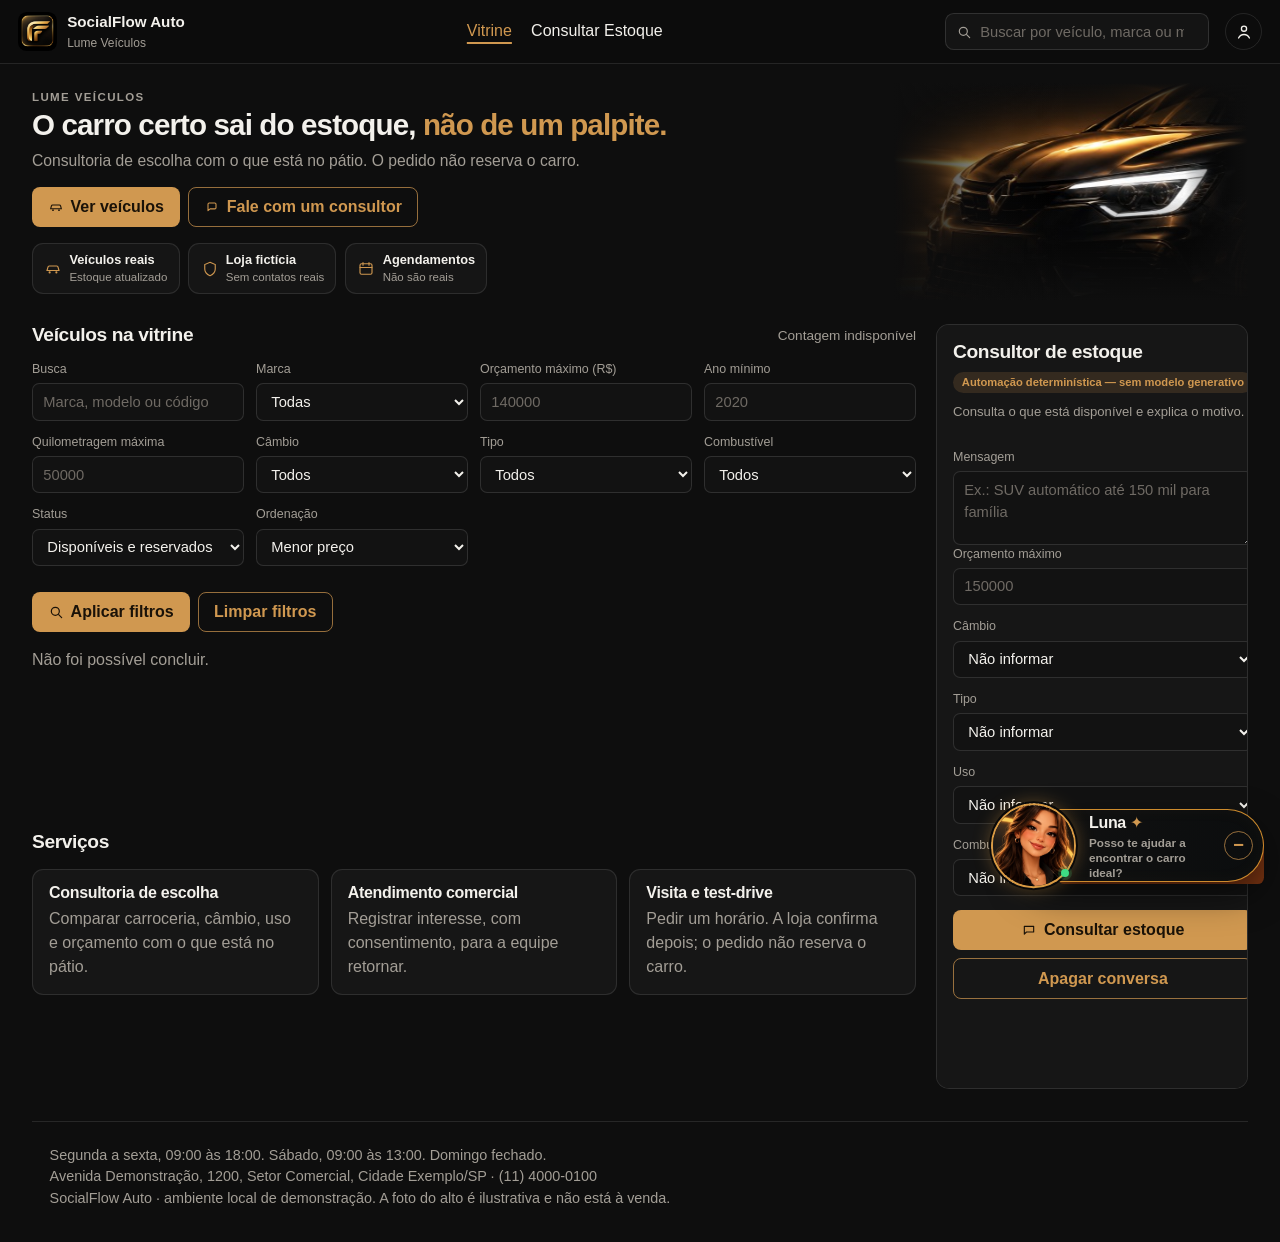
==== index.html @ b34aa8b4 "Gravar o estado atual do SocialFlow Auto com vitrine, Luna e painel para poder restaurar o sistema. " ====
<!DOCTYPE html>
<html lang="pt-BR">
<head>
  <meta charset="utf-8">
  <meta name="viewport" content="width=device-width, initial-scale=1">
  <title>Lume Veículos · SocialFlow Auto</title>
  <meta name="description" content="Vitrine, consultoria de escolha e agendamento de visita da Lume Veículos, loja fictícia no SocialFlow Auto.">
  <link rel="icon" href="/assets/marca.jpg" type="image/jpeg">
  <link rel="stylesheet" href="/css/socialflow.css">
</head>
<body data-pagina="vitrine">
  <a class="pular" href="#conteudo">Ir para o conteúdo</a>
  <header class="topo">
    <a class="marca" href="/">
      <img src="/assets/marca.jpg" width="40" height="40" alt="SocialFlow Auto">
      <span><strong>SocialFlow Auto</strong><span data-loja="nome">Lume Veículos</span></span>
    </a>
    <nav class="nav-topo" aria-label="Principal">
      <a href="/" data-nav="vitrine">Vitrine</a>
      <a href="#consulta" data-nav="consulta">Consultar Estoque</a>
    </nav>
    <form class="busca-topo" role="search">
      <label class="somente-leitor" for="busca-topo">Buscar por veículo, marca ou modelo</label>
      <svg class="busca-icone" viewBox="0 0 24 24" width="16" height="16" aria-hidden="true"><circle cx="11" cy="11" r="6" fill="none" stroke="currentColor" stroke-width="1.8"/><path d="M16 16l4.5 4.5" fill="none" stroke="currentColor" stroke-width="1.8" stroke-linecap="round"/></svg>
      <input id="busca-topo" type="search" placeholder="Buscar por veículo, marca ou modelo..." autocomplete="off">
    </form>
    <a class="conta" href="/painel" aria-label="Entrar no painel da loja">
      <svg viewBox="0 0 24 24" width="20" height="20" aria-hidden="true"><circle cx="12" cy="8" r="3.1" fill="none" stroke="currentColor" stroke-width="1.6"/><path d="M5.5 19.2c1.3-2.8 3.5-4.2 6.5-4.2s5.2 1.4 6.5 4.2" fill="none" stroke="currentColor" stroke-width="1.6" stroke-linecap="round"/></svg>
    </a>
  </header>
  <section class="hero">
    <div class="hero-texto">
      <p class="sobretitulo">Lume Veículos</p>
      <h1>O carro certo sai do estoque, <span class="ouro">não de um palpite.</span></h1>
      <p class="lede">Consultoria de escolha com o que está no pátio. O pedido não reserva o carro.</p>
      <p class="acoes">
        <a class="botao" href="#catalogo"><svg viewBox="0 0 24 24" width="16" height="16" aria-hidden="true"><path d="M4 14.5h16l-1.1-4A2 2 0 0 0 17 9H7a2 2 0 0 0-1.9 1.5l-1.1 4z" fill="none" stroke="currentColor" stroke-width="1.6"/><circle cx="7.5" cy="16.8" r="1.3" fill="currentColor"/><circle cx="16.5" cy="16.8" r="1.3" fill="currentColor"/></svg>Ver veículos</a>
        <button type="button" class="secundario" data-abre-contato><svg viewBox="0 0 24 24" width="16" height="16" aria-hidden="true"><path d="M6 16.4V7.8A1.8 1.8 0 0 1 7.8 6h8.4A1.8 1.8 0 0 1 18 7.8v5.2a1.8 1.8 0 0 1-1.8 1.8H9.2L6 17.5v-1.1z" fill="none" stroke="currentColor" stroke-width="1.6" stroke-linejoin="round"/></svg>Fale com um consultor</button>
      </p>
      <ul class="selos-hero">
        <li>
          <svg viewBox="0 0 24 24" width="18" height="18" aria-hidden="true"><path d="M4 14h16l-1.2-4.2A2 2 0 0 0 16.9 8H7.1a2 2 0 0 0-1.9 1.8L4 14z" fill="none" stroke="currentColor" stroke-width="1.5"/><circle cx="7.5" cy="16.5" r="1.4" fill="currentColor"/><circle cx="16.5" cy="16.5" r="1.4" fill="currentColor"/></svg>
          <span><strong>Veículos reais</strong><small>Estoque atualizado</small></span>
        </li>
        <li>
          <svg viewBox="0 0 24 24" width="18" height="18" aria-hidden="true"><path d="M12 3l7 3v6c0 4.2-2.8 7.2-7 9-4.2-1.8-7-4.8-7-9V6l7-3z" fill="none" stroke="currentColor" stroke-width="1.5"/></svg>
          <span><strong>Loja fictícia</strong><small>Sem contatos reais</small></span>
        </li>
        <li>
          <svg viewBox="0 0 24 24" width="18" height="18" aria-hidden="true"><rect x="4" y="5" width="16" height="14" rx="2" fill="none" stroke="currentColor" stroke-width="1.5"/><path d="M8 3.5V7M16 3.5V7M4 10h16" fill="none" stroke="currentColor" stroke-width="1.5" stroke-linecap="round"/></svg>
          <span><strong>Agendamentos</strong><small>Não são reais</small></span>
        </li>
      </ul>
    </div>
    <div class="hero-foto">
      <img class="hero-carro" src="/assets/hero-renault.jpg" width="1024" height="384" tabindex="0" alt="Foto ilustrativa: Renault escuro acelerando para frente, com o farol aceso. Não é um veículo do estoque.">
      <div class="hero-velocidade" aria-hidden="true"></div>
    </div>
  </section>
  <main id="conteudo" class="miolo">
    <div class="layout-vitrine">
      <section id="catalogo" aria-labelledby="titulo-catalogo">
        <div class="secao-topo">
          <div>
            <h2 id="titulo-catalogo">Veículos na vitrine</h2>
            <p id="nota-filtros" class="meta" hidden>Filtros deste navegador foram restaurados. Eles ficam só neste aparelho.</p>
          </div>
          <p id="contador-vitrine" class="contador" aria-live="polite">Encontrados 0 veículos</p>
        </div>
        <form id="filtros" class="filtros" aria-label="Filtros do catálogo">
          <div class="grade-campos">
            <label class="campo" for="q">Busca<input id="q" name="q" type="search" placeholder="Marca, modelo ou código"></label>
            <label class="campo" for="marca">Marca
              <select id="marca" name="marca"><option value="">Todas</option></select>
            </label>
            <label class="campo" for="preco_max">Orçamento máximo (R$)<input id="preco_max" name="preco_max" inputmode="numeric" placeholder="140000"></label>
            <label class="campo" for="ano_min">Ano mínimo<input id="ano_min" name="ano_min" inputmode="numeric" placeholder="2020"></label>
            <label class="campo" for="km_max">Quilometragem máxima<input id="km_max" name="km_max" inputmode="numeric" placeholder="50000"></label>
            <label class="campo" for="cambio">Câmbio
              <select id="cambio" name="cambio">
                <option value="">Todos</option>
                <option value="manual">Manual</option>
                <option value="automaticos">Automático, CVT ou automatizado</option>
                <option value="cvt">Somente CVT</option>
                <option value="automatico">Somente automático</option>
              </select>
            </label>
            <label class="campo" for="tipo">Tipo
              <select id="tipo" name="tipo">
                <option value="">Todos</option>
                <option value="hatch">Hatch</option>
                <option value="sedan">Sedã</option>
                <option value="suv">SUV</option>
                <option value="pickup">Picape</option>
                <option value="minivan">Minivan</option>
                <option value="esportivo">Esportivo</option>
              </select>
            </label>
            <label class="campo" for="combustivel">Combustível
              <select id="combustivel" name="combustivel">
                <option value="">Todos</option>
                <option value="flex">Flex</option>
                <option value="gasolina">Gasolina</option>
                <option value="etanol">Etanol</option>
                <option value="diesel">Diesel</option>
                <option value="hibrido">Híbrido</option>
                <option value="eletrico">Elétrico</option>
              </select>
            </label>
            <label class="campo" for="status">Status
              <select id="status" name="status">
                <option value="">Disponíveis e reservados</option>
                <option value="disponivel">Só disponíveis</option>
                <option value="reservado">Só reservados</option>
              </select>
            </label>
            <label class="campo" for="ordem">Ordenação
              <select id="ordem" name="ordem">
                <option value="preco_asc">Menor preço</option>
                <option value="preco_desc">Maior preço</option>
                <option value="ano_desc">Ano mais novo</option>
                <option value="km_asc">Menor quilometragem</option>
              </select>
            </label>
          </div>
          <div class="acoes">
            <button type="submit">
              <svg viewBox="0 0 24 24" width="16" height="16" aria-hidden="true"><circle cx="11" cy="11" r="6" fill="none" stroke="currentColor" stroke-width="1.8"/><path d="M16 16l4.5 4.5" fill="none" stroke="currentColor" stroke-width="1.8" stroke-linecap="round"/></svg>
              Aplicar filtros
            </button>
            <button type="button" id="limpar-filtros" class="secundario">Limpar filtros</button>
          </div>
        </form>
        <p id="estado-carregando" class="carregando" role="status">Carregando estoque…</p>
        <p id="estado-vazio" class="vazio" hidden>Nenhum veículo encontrado com esses filtros.</p>
        <div id="lista-veiculos" class="grade-vitrine"></div>
      </section>
      <section id="consultor" class="consultor" aria-labelledby="titulo-consultor">
        <h2 id="titulo-consultor">Consultor de estoque</h2>
        <p id="modo-consultor" class="selo">Automação determinística — sem modelo generativo</p>
        <p class="meta">Consulta o que está disponível e explica o motivo.</p>
        <div id="consultor-log" role="log" aria-live="polite" aria-relevant="additions"></div>
        <div id="consultor-resultado"></div>
        <form id="form-consultor">
          <label class="campo" for="consultor-mensagem">Mensagem
            <textarea id="consultor-mensagem" name="mensagem" maxlength="500" placeholder="Ex.: SUV automático até 150 mil para família"></textarea>
          </label>
          <div class="grade-campos">
            <label class="campo">Orçamento máximo<input name="preco_max" inputmode="numeric" placeholder="150000"></label>
            <label class="campo">Câmbio
              <select name="cambio"><option value="">Não informar</option><option value="manual">Manual</option><option value="automaticos">Automático (inclui CVT)</option><option value="cvt">CVT</option></select>
            </label>
            <label class="campo">Tipo
              <select name="tipo"><option value="">Não informar</option><option value="hatch">Hatch</option><option value="sedan">Sedã</option><option value="suv">SUV</option><option value="pickup">Picape</option><option value="minivan">Minivan</option></select>
            </label>
            <label class="campo">Uso
              <select name="uso"><option value="">Não informar</option><option value="familia">Família</option><option value="cidade">Cidade</option><option value="trabalho">Trabalho</option><option value="viagem">Viagem</option></select>
            </label>
            <label class="campo">Combustível
              <select name="combustivel"><option value="">Não informar</option><option value="flex">Flex</option><option value="diesel">Diesel</option><option value="eletrico">Elétrico</option><option value="hibrido">Híbrido</option></select>
            </label>
          </div>
          <div class="acoes acoes-consultor">
            <button type="submit">
              <svg viewBox="0 0 24 24" width="16" height="16" aria-hidden="true"><path d="M5 6.5h14v8.5H8.2L5 18.2V6.5z" fill="none" stroke="currentColor" stroke-width="1.7" stroke-linejoin="round"/></svg>
              Consultar estoque
            </button>
            <button type="button" id="consultor-limpar" class="secundario">Apagar conversa</button>
          </div>
        </form>
        <form id="form-encaminhar" hidden>
          <h3>Encaminhar estas preferências</h3>
          <p>O encaminhamento leva as preferências estruturadas, não o texto livre da conversa.</p>
          <label class="campo">Nome<input name="nome" required autocomplete="name"></label>
          <label class="campo">Telefone<input name="telefone" autocomplete="tel" placeholder="(11) 90000-0000"></label>
          <label class="campo">E-mail<input name="email" type="email" autocomplete="email"></label>
          <label class="campo-check"><input name="consentimento" type="checkbox" required> <span>Autorizo o contato sobre este interesse.</span></label>
          <button type="submit">Enviar à equipe</button>
        </form>
      </section>
    </div>
    <section class="servicos" aria-labelledby="titulo-servicos">
      <h2 id="titulo-servicos">Serviços</h2>
      <div id="lista-servicos" class="grade-servicos">
        <article class="servico"><h3>Consultoria de escolha</h3><p>Comparar carroceria, câmbio, uso e orçamento com o que está no pátio.</p></article>
        <article class="servico"><h3>Atendimento comercial</h3><p>Registrar interesse, com consentimento, para a equipe retornar.</p></article>
        <article class="servico"><h3>Visita e test-drive</h3><p>Pedir um horário. A loja confirma depois; o pedido não reserva o carro.</p></article>
      </div>
    </section>
  </main>
  <footer class="rodape miolo">
    <p data-loja="horario_resumo">Segunda a sexta, 09:00 às 18:00. Sábado, 09:00 às 13:00. Domingo fechado.</p>
    <p><span data-loja="endereco">Avenida Demonstração, 1200, Setor Comercial, Cidade Exemplo/SP</span> · <span data-loja="telefone">(11) 4000-0100</span></p>
    <p>SocialFlow Auto · ambiente local de demonstração. A foto do alto é ilustrativa e não está à venda.</p>
  </footer>
  <dialog id="dialogo-contato" aria-labelledby="titulo-contato">
    <form id="form-contato">
      <h2 id="titulo-contato">Fale com um consultor</h2>
      <p>A mensagem fica no painel, para o consultor que você escolher. Isso não reserva o carro nem confirma visita.</p>
      <label class="campo" for="contato-nome">Nome
        <input id="contato-nome" name="nome" required autocomplete="name" maxlength="80">
      </label>
      <label class="campo" for="contato-email">E-mail
        <input id="contato-email" name="email" type="email" required autocomplete="email" maxlength="120">
      </label>
      <label class="campo" for="contato-mensagem">Mensagem
        <textarea id="contato-mensagem" name="mensagem" required minlength="10" maxlength="800"></textarea>
      </label>
      <label class="campo" for="contato-veiculo">Qual carro deseja
        <select id="contato-veiculo" name="veiculo_id">
          <option value="">Ainda não escolhi</option>
        </select>
      </label>
      <label class="campo" for="contato-consultor">Consultor
        <select id="contato-consultor" name="consultor_id" required>
          <option value="">Escolha quem vai atender</option>
        </select>
      </label>
      <label class="campo-check">
        <input name="consentimento" type="checkbox" required>
        <span>Autorizo o contato sobre esta mensagem.</span>
      </label>
      <div class="acoes">
        <button type="button" class="secundario" data-fecha-contato>Fechar</button>
        <button type="submit">Enviar mensagem</button>
      </div>
    </form>
  </dialog>
  <div id="aviso" class="aviso" role="status"></div>
  <aside class="luna" id="luna">
    <section class="luna-painel" id="luna-painel" hidden aria-label="Luna, assistente de I.A">
      <div class="luna-topo">
        <div class="luna-identidade">
          <p class="luna-nome">
            <svg viewBox="0 0 24 24" width="18" height="18" aria-hidden="true"><path fill="currentColor" d="M12 2.1 13.5 8.4 19.8 10 13.5 11.6 12 17.9 10.5 11.6 4.2 10 10.5 8.4 12 2.1z"/><path fill="currentColor" d="M18.1 14.2 18.7 16.4 20.9 17 18.7 17.6 18.1 19.8 17.5 17.6 15.3 17 17.5 16.4 18.1 14.2z"/></svg>
            Luna
          </p>
          <p class="luna-cargo">Assistente de I.A</p>
        </div>
        <img class="luna-retrato" src="/assets/luna-busto.jpg" width="438" height="735" alt="">
        <div class="luna-janela">
          <button type="button" data-luna-recolher aria-label="Minimizar a Luna">−</button>
          <button type="button" data-luna-fechar aria-label="Fechar a Luna">×</button>
        </div>
      </div>
      <div class="luna-rolagem">
        <div class="luna-inicio">
        <p class="luna-saudacao">Olá! 👋 Sou a Luna, consultora da Lume Veículos. Posso te ajudar a encontrar o carro ideal, tirar dúvidas e simular valores.</p>
        <div class="luna-atalhos">
          <button type="button" data-luna-acao="buscar">
            <svg viewBox="0 0 24 24" width="18" height="18" aria-hidden="true"><circle cx="11" cy="11" r="6" fill="none" stroke="currentColor" stroke-width="1.8"/><path d="M16 16l4.5 4.5" fill="none" stroke="currentColor" stroke-width="1.8" stroke-linecap="round"/></svg>
            <span><strong>Buscar veículos</strong><small>Encontre o carro ideal para você</small></span>
            <svg class="luna-chevron" viewBox="0 0 24 24" width="16" height="16" aria-hidden="true"><path d="M9 6l6 6-6 6" fill="none" stroke="currentColor" stroke-width="1.7" stroke-linecap="round" stroke-linejoin="round"/></svg>
          </button>
          <button type="button" data-luna-acao="simular">
            <svg viewBox="0 0 24 24" width="18" height="18" aria-hidden="true"><rect x="5" y="3.5" width="14" height="17" rx="2" fill="none" stroke="currentColor" stroke-width="1.6"/><path d="M8 8h8M8 12h.01M12 12h.01M16 12h.01M8 15.5h.01M12 15.5h.01M16 15.5h.01" fill="none" stroke="currentColor" stroke-width="1.6" stroke-linecap="round"/></svg>
            <span><strong>Simular valores</strong><small>Veja estimativas de pagamento</small></span>
            <svg class="luna-chevron" viewBox="0 0 24 24" width="16" height="16" aria-hidden="true"><path d="M9 6l6 6-6 6" fill="none" stroke="currentColor" stroke-width="1.7" stroke-linecap="round" stroke-linejoin="round"/></svg>
          </button>
          <button type="button" data-luna-acao="comparar">
            <svg viewBox="0 0 24 24" width="18" height="18" aria-hidden="true"><path d="M4 16.2l1.7-4.4h12.6L20 16.2M6.2 16.2h.01M17.6 16.2h.01" fill="none" stroke="currentColor" stroke-width="1.6" stroke-linecap="round" stroke-linejoin="round"/><circle cx="7.2" cy="17.4" r="1.35" fill="none" stroke="currentColor" stroke-width="1.6"/><circle cx="16.6" cy="17.4" r="1.35" fill="none" stroke="currentColor" stroke-width="1.6"/></svg>
            <span><strong>Comparar opções</strong><small>Compare modelos lado a lado</small></span>
            <svg class="luna-chevron" viewBox="0 0 24 24" width="16" height="16" aria-hidden="true"><path d="M9 6l6 6-6 6" fill="none" stroke="currentColor" stroke-width="1.7" stroke-linecap="round" stroke-linejoin="round"/></svg>
          </button>
          <button type="button" data-luna-acao="detalhes">
            <svg viewBox="0 0 24 24" width="18" height="18" aria-hidden="true"><path d="M7 3.8h7.2L19 8.4V20.2H7V3.8z" fill="none" stroke="currentColor" stroke-width="1.6" stroke-linejoin="round"/><path d="M14 3.8V8.6h5M9.2 12.2h6.6M9.2 15.5h6.6" fill="none" stroke="currentColor" stroke-width="1.6" stroke-linecap="round"/></svg>
            <span><strong>Ver detalhes</strong><small>Receba mais informações do veículo</small></span>
            <svg class="luna-chevron" viewBox="0 0 24 24" width="16" height="16" aria-hidden="true"><path d="M9 6l6 6-6 6" fill="none" stroke="currentColor" stroke-width="1.7" stroke-linecap="round" stroke-linejoin="round"/></svg>
          </button>
        </div>
        </div>
        <div id="luna-log" class="luna-log" role="log" aria-live="polite"></div>
      </div>
      <form id="luna-form">
        <label class="somente-leitor" for="luna-mensagem">Mensagem para a Luna</label>
        <input id="luna-mensagem" name="mensagem" maxlength="500" placeholder="Escreva sua mensagem para a Luna..." autocomplete="off">
        <button type="submit" aria-label="Enviar">
          <svg viewBox="0 0 24 24" width="18" height="18" aria-hidden="true"><path d="M5 12h12M13 6l6 6-6 6" fill="none" stroke="currentColor" stroke-width="1.8" stroke-linecap="round" stroke-linejoin="round"/></svg>
        </button>
      </form>
      <p class="luna-rodape">Quando você quiser fechar, a Luna te encaminha para um consultor da loja.</p>
    </section>
    <div class="luna-cartao">
      <button type="button" class="luna-abrir" data-luna-abrir aria-expanded="false" aria-label="Abrir a conversa com a Luna">
        <img src="/assets/luna-busto.jpg" width="86" height="86" alt="">
        <span class="luna-texto">
          <strong>Luna <span class="luna-brilho" aria-hidden="true">✦</span></strong>
          <small><span class="luna-ponto" aria-hidden="true"></span>Posso te ajudar a encontrar o carro ideal?</small>
        </span>
      </button>
      <button type="button" class="luna-recolher" data-luna-recolher aria-label="Recolher a Luna">−</button>
    </div>
  </aside>
  <script src="/js/util.js"></script>
  <script src="/js/vitrine.js"></script>
  <script src="/js/assistente.js"></script>
  <script src="/js/contato.js"></script>
  <script src="/js/luna.js"></script>
</body>
</html>
---- css/socialflow.css ----
/* SocialFlow Auto
   Vitrine escura, dourado nos botões e preços, foco visível. */

:root {
  --fundo: #0e0e0e;
  --superficie: #161616;
  --tinta: #0c0c0c;
  --papel: #0e0e0e;
  --cartao: #161616;
  --linha: rgb(255 255 255 / 10%);
  --acento: #d09850;
  --tinta-botao: #1a1208;
  --brilho: #f3e6c8;
  --texto: #f3f1ec;
  --suave: #a39e96;
  --ok: #d7f3e3;
  --ok-fundo: #1a2b22;
  --alerta: #f3d7c4;
  --alerta-fundo: #2c221c;
  --sombra: none;
  color-scheme: dark;
}

*,
*::before,
*::after {
  box-sizing: border-box;
}

html {
  font-size: 100%;
}

[hidden] {
  display: none !important;
}

body {
  margin: 0;
  min-height: 100vh;
  color: var(--texto);
  background: var(--fundo);
  font-family: "Segoe UI", "Helvetica Neue", sans-serif;
  font-size: 1rem;
  line-height: 1.5;
}

img {
  max-width: 100%;
  height: auto;
  display: block;
}

h1,
h2,
h3 {
  font-family: "Segoe UI", "Helvetica Neue", sans-serif;
  font-weight: 650;
  line-height: 1.15;
  letter-spacing: -0.02em;
}

h1 { margin: 0.15rem 0 0; font-size: clamp(1.7rem, 3vw, 2.55rem); }
h2 { margin: 0; font-size: 1.2rem; }
h3 { margin: 0; font-size: 1rem; }
p { margin: 0; }

a { color: var(--acento); }

code {
  font-family: Consolas, "Segoe UI", monospace;
  font-size: 0.92em;
}

.pular {
  position: absolute;
  left: 0.75rem;
  top: -4rem;
  padding: 0.5rem 0.8rem;
  color: var(--texto);
  background: var(--superficie);
  border-radius: 0.35rem;
}

.pular:focus { top: 0.75rem; z-index: 5; }

.somente-leitor {
  position: absolute;
  width: 1px;
  height: 1px;
  padding: 0;
  margin: -1px;
  overflow: hidden;
  clip: rect(0, 0, 0, 0);
  white-space: nowrap;
  border: 0;
}

.topo,
.rodape,
.faixa {
  padding-inline: 1.1rem;
}

.topo {
  display: flex;
  flex-wrap: wrap;
  align-items: center;
  gap: 0.55rem 1rem;
  padding-block: 0.7rem;
  color: var(--texto);
  background: var(--tinta);
  border-bottom: 1px solid var(--linha);
}

.marca {
  display: flex;
  align-items: center;
  gap: 0.65rem;
  color: inherit;
  text-decoration: none;
}

.marca img {
  width: 2.45rem;
  height: 2.45rem;
  border-radius: 0.55rem;
  object-fit: cover;
  background: #050505;
}
.marca strong { display: block; font-size: 0.95rem; font-weight: 650; color: var(--texto); }
.marca span span,
.marca > span > span { display: block; color: var(--suave); font-size: 0.75rem; }

.nav-topo {
  display: flex;
  flex-wrap: wrap;
  align-items: center;
  gap: 0.15rem 1rem;
}

.nav-topo a,
.nav-topo button {
  color: var(--texto);
  background: transparent;
  border: 0;
  border-radius: 0.25rem;
  min-height: 2.2rem;
  padding: 0.3rem 0.1rem;
  font: inherit;
  font-weight: 500;
  text-decoration: none;
  cursor: pointer;
}

.nav-topo a[aria-current="page"] {
  color: var(--acento);
  text-decoration: underline;
  text-decoration-thickness: 2px;
  text-underline-offset: 0.35em;
}

.busca-topo {
  position: relative;
  display: flex;
  align-items: center;
  flex: 1 1 16rem;
  min-width: min(100%, 12rem);
  max-width: 22rem;
  margin-left: auto;
}

.busca-icone {
  position: absolute;
  left: 0.7rem;
  color: var(--suave);
  pointer-events: none;
}

.busca-topo input {
  min-height: 2.35rem;
  padding-left: 2.15rem;
  background: #141414;
  border-radius: 0.55rem;
}

.conta {
  display: inline-flex;
  align-items: center;
  justify-content: center;
  width: 2.35rem;
  height: 2.35rem;
  color: var(--texto);
  border: 1px solid var(--linha);
  border-radius: 999px;
  text-decoration: none;
}

.hero {
  display: flex;
  flex-direction: column;
  align-items: stretch;
  gap: 0.85rem;
  width: min(100% - 2rem, 76rem);
  margin-inline: auto;
  padding-block: 1.15rem 0.35rem;
  color: var(--texto);
  background: transparent;
}

.hero-texto {
  width: 100%;
  min-width: 0;
  max-width: 40rem;
}

.hero .sobretitulo,
.sobretitulo {
  margin: 0;
  color: var(--suave);
  font-size: 0.72rem;
  font-weight: 700;
  letter-spacing: 0.12em;
  text-transform: uppercase;
}

.hero h1 {
  width: 100%;
  max-width: none;
  font-size: clamp(1.55rem, 4.6vw, 1.85rem);
  font-weight: 700;
  letter-spacing: -0.03em;
  line-height: 1.12;
  text-wrap: balance;
}
.ouro { color: var(--acento); }

.lede {
  max-width: none;
  margin-top: 0.55rem;
  color: var(--suave);
  font-size: 0.98rem;
}

.hero-foto {
  position: relative;
  overflow: hidden;
  height: 8.75rem;
  border-radius: 0.75rem;
  background: #070605;
}

.hero-carro {
  position: absolute;
  left: -4%;
  top: -18%;
  width: 118%;
  height: 148%;
  max-width: none;
  max-height: none;
  object-fit: cover;
  object-position: 18% 42%;
  transform: translate3d(5%, 1.6%, 0) scale(0.9);
  transform-origin: 22% 46%;
}

.hero-foto.assentou .hero-carro {
  transform: translate3d(-0.6%, -0.2%, 0) scale(1.04);
}

.hero-foto.em-acelera .hero-carro {
  animation: hero-acelera 7.4s forwards;
}

@keyframes hero-acelera {
  0% {
    transform: translate3d(5%, 1.6%, 0) scale(0.9);
    animation-timing-function: cubic-bezier(0.72, 0, 0.92, 0.28);
  }
  76% {
    transform: translate3d(-1.1%, -0.35%, 0) scale(1.06);
    animation-timing-function: cubic-bezier(0.12, 0.7, 0.2, 1);
  }
  100% {
    transform: translate3d(-0.6%, -0.2%, 0) scale(1.04);
  }
}

.hero-velocidade {
  position: absolute;
  inset: 0 -12%;
  pointer-events: none;
  opacity: 0;
  background:
    repeating-linear-gradient(
      90deg,
      transparent 0 11%,
      rgb(255 186 80 / 0%) 11%,
      rgb(255 198 112 / 62%) 11.28%,
      transparent 12.15%
    );
  mix-blend-mode: screen;
  -webkit-mask-image: linear-gradient(180deg, #000 0 14%, transparent 28% 74%, #000 88% 100%);
  mask-image: linear-gradient(180deg, #000 0 14%, transparent 28% 74%, #000 88% 100%);
}

.hero-foto.em-acelera .hero-velocidade {
  animation: hero-riscos 7.4s forwards;
}

@keyframes hero-riscos {
  0% {
    opacity: 0;
    transform: translate3d(-2%, 0, 0);
    animation-timing-function: cubic-bezier(0.55, 0.02, 0.9, 0.38);
  }
  28% { opacity: 0.12; }
  74% { opacity: 0.5; }
  100% {
    opacity: 0;
    transform: translate3d(18%, 0, 0);
  }
}

.hero-foto::after {
  content: "";
  position: absolute;
  inset: 0;
  background:
    linear-gradient(90deg, var(--fundo) 0%, transparent 22%),
    linear-gradient(180deg, transparent 72%, var(--fundo) 100%);
  pointer-events: none;
}

.hero-foto:focus-within {
  outline: 3px solid var(--brilho);
  outline-offset: 3px;
}

.hero-carro:focus { outline: none; }

.selos-hero {
  display: flex;
  flex-wrap: wrap;
  gap: 0.5rem;
  margin: 1rem 0 0;
  padding: 0;
  list-style: none;
}

.selos-hero li {
  display: flex;
  align-items: center;
  gap: 0.45rem;
  min-width: 0;
  padding: 0.4rem 0.7rem;
  border: 1px solid var(--linha);
  border-radius: 0.7rem;
  background: rgb(255 255 255 / 3%);
}

.selos-hero svg { flex: 0 0 auto; color: var(--acento); }
.selos-hero strong { display: block; font-size: 0.8rem; font-weight: 650; }
.selos-hero small { display: block; color: var(--suave); font-size: 0.72rem; }

.nota-demo,
.aviso-demo {
  margin-top: 0.75rem;
  color: var(--suave);
  font-size: 0.8rem;
}

.chamada,
.alerta {
  margin-top: 0.75rem;
  padding: 0.5rem 0.75rem;
  border-radius: 0.4rem;
}
.chamada { background: var(--ok-fundo); color: var(--ok); }
.alerta { background: var(--alerta-fundo); color: var(--alerta); }

.acoes, .grupo-botoes {
  display: flex;
  flex-wrap: wrap;
  gap: 0.5rem;
  margin-top: 0.85rem;
}

button,
.botao {
  display: inline-flex;
  align-items: center;
  justify-content: center;
  gap: 0.4rem;
  min-height: 2.45rem;
  padding: 0.45rem 0.95rem;
  border: 1px solid transparent;
  border-radius: 0.5rem;
  font: inherit;
  font-weight: 650;
  text-decoration: none;
  cursor: pointer;
}

button svg { flex: 0 0 auto; }

.botao,
button[type="submit"],
.principal {
  color: var(--tinta-botao);
  background: var(--acento);
}

.secundario,
a.secundario,
button.secundario {
  color: var(--acento);
  background: transparent;
  border-color: rgb(208 152 80 / 70%);
}

.perigo {
  color: var(--alerta);
  background: transparent;
  border-color: #8a4a32;
}

.miolo {
  width: min(100% - 2rem, 76rem);
  margin-inline: auto;
  padding-block: 1.15rem 2rem;
}

.secao-topo {
  display: flex;
  flex-wrap: wrap;
  align-items: flex-end;
  justify-content: space-between;
  gap: 0.35rem 1rem;
}

.contador {
  color: var(--suave);
  font-size: 0.85rem;
}

.grade-servicos,
.grade-vitrine,
.grade-indicadores,
.grade-campos {
  display: grid;
  gap: 0.75rem;
}

.grade-servicos,
.grade-vitrine,
.grade-indicadores { margin-top: 1rem; }

.grade-servicos { gap: 0.75rem; }

.servico {
  padding: 0.9rem 1rem;
  background: var(--cartao);
  border: 1px solid var(--linha);
  border-radius: 0.7rem;
}

.servico h3 { margin-bottom: 0.3rem; }
.servico p { color: var(--suave); }

.card,
.card-veiculo,
.formulario,
.painel-leitura {
  background: var(--cartao);
  border: 1px solid var(--linha);
  border-radius: 0.75rem;
  box-shadow: none;
}

.card,
.formulario { padding: 1rem 1.05rem 1.15rem; }

.card-veiculo {
  position: relative;
  overflow: hidden;
  display: flex;
  flex-direction: column;
  cursor: pointer;
}

.card-veiculo:hover,
.card-veiculo:focus-within {
  border-color: rgb(208 152 80 / 45%);
}

.card-midia { position: relative; background: #101010; }
.foto-carro,
.card-veiculo figure { margin: 0; background: #101010; overflow: hidden; }
.card-veiculo img,
.foto-carro img,
.galeria img {
  width: 100%;
  height: auto;
  aspect-ratio: 16 / 9;
  object-fit: cover;
  background: #101010;
}
.foto-carro:focus-visible { outline: 3px solid var(--brilho); outline-offset: 2px; }
.meta { color: var(--suave); font-size: 0.82rem; }
.card-corpo { display: grid; gap: 0.28rem; padding: 0.7rem 0.8rem 0.85rem; }
.card-corpo h3 a { color: var(--texto); text-decoration: none; }
.card-corpo h3 a:hover { color: var(--acento); }
.preco { color: var(--acento); font-size: 1.2rem; font-weight: 700; }

.chips {
  display: flex;
  flex-wrap: wrap;
  gap: 0.35rem;
  margin: 0.25rem 0 0;
  padding: 0;
  list-style: none;
}

.chips li {
  padding: 0.12rem 0.5rem;
  border: 1px solid var(--linha);
  border-radius: 999px;
  color: var(--suave);
  font-size: 0.75rem;
}

.favorito {
  position: absolute;
  top: 0.45rem;
  right: 0.45rem;
  z-index: 3;
  width: 2rem;
  height: 2rem;
  min-height: 2rem;
  padding: 0;
  color: #f4efe6;
  background: rgb(0 0 0 / 48%);
  border: 0;
  border-radius: 999px;
}

.favorito.ativo { color: var(--acento); }

dl { display: grid; grid-template-columns: auto 1fr; gap: 0.2rem 0.8rem; margin: 0.4rem 0 0; }
dt { color: var(--suave); }
dd { margin: 0; overflow-wrap: anywhere; }

.selo {
  display: inline-flex;
  width: fit-content;
  max-width: 100%;
  padding: 0.15rem 0.55rem;
  border-radius: 999px;
  background: rgb(208 152 80 / 16%);
  color: var(--acento);
  font-size: 0.75rem;
  font-weight: 700;
  line-height: 1.35;
}

.selo-foto {
  position: absolute;
  top: 0.55rem;
  left: 0.55rem;
  z-index: 2;
  margin: 0;
  pointer-events: none;
}

.selo-disponivel { background: #173524; color: #b7ebc9; }
.selo-reservado { background: #3a2e18; color: #f0d7a4; }
.selo-vendido, .selo-indisponivel { background: #24262b; color: var(--suave); }
.selo-novo { background: #1c2430; color: #d5e4f5; }

.layout-vitrine {
  display: grid;
  gap: 1.25rem;
  align-items: start;
}

body.modo-consulta .hero,
body.modo-consulta .servicos,
body.modo-consulta .rodape {
  display: none;
}

body.modo-consulta .consultor { order: -1; }

.servicos { margin-top: 2rem; }

.filtros, .formulario { display: grid; gap: 0.75rem; }
.filtros { margin-top: 0.85rem; padding: 0; background: transparent; }
.grade-campos { grid-template-columns: 1fr; }

.campo, .mes {
  display: flex;
  flex-direction: column;
  gap: 0.28rem;
  font-size: 0.78rem;
  color: var(--suave);
}

.campo-check {
  display: flex;
  gap: 0.6rem;
  align-items: flex-start;
  color: var(--texto);
  font-size: 0.9rem;
}

::placeholder { color: #6f6a64; opacity: 1; }

input, select, textarea {
  width: 100%;
  min-height: 2.35rem;
  padding: 0.45em 0.7em;
  color: var(--texto);
  background: #121212;
  border: 1px solid rgb(255 255 255 / 12%);
  border-radius: 0.45rem;
  font: inherit;
  font-size: 0.92rem;
}

input[type="checkbox"] {
  width: 1.15rem;
  height: 1.15rem;
  min-height: 0;
  margin-top: 0.2rem;
  accent-color: var(--acento);
  flex: 0 0 auto;
}

textarea { min-height: 5.5rem; resize: vertical; }

input:focus-visible,
select:focus-visible,
textarea:focus-visible,
button:focus-visible,
a:focus-visible,
summary:focus-visible {
  outline: 3px solid var(--brilho);
  outline-offset: 2px;
}

.vazio, .carregando {
  padding: 1rem 0;
  color: var(--suave);
}

.consultor {
  display: grid;
  gap: 0.55rem;
  padding: 1rem;
  background: var(--cartao);
  border: 1px solid var(--linha);
  border-radius: 0.8rem;
}

.consultor .grade-campos { grid-template-columns: 1fr; }
.consultor textarea { min-height: 4.6rem; }
.acoes-consultor { display: grid; }
.acoes-consultor .secundario { font-weight: 550; }
#consultor-log { display: grid; gap: 0.55rem; max-height: 18rem; overflow: auto; }
.balao { padding: 0.7rem 0.8rem; border-radius: 0.4rem; }
.balao-visitante { background: #242018; }
.balao-consultor { background: #101010; }
.motivos { margin: 0.3rem 0 0; padding-left: 1.1rem; color: var(--suave); }
.sugestoes { display: grid; gap: 0.9rem; }

.rolagem { width: 100%; overflow-x: auto; }
table { width: 100%; border-collapse: collapse; font-size: 0.95rem; }
th, td {
  padding: 0.6rem 0.45rem;
  text-align: left;
  vertical-align: top;
  border-bottom: 1px solid var(--linha);
  overflow-wrap: anywhere;
}
tbody tr:nth-child(even) { background: rgb(255 255 255 / 3%); }
#tabela-leads th:nth-child(2),
#tabela-leads td:nth-child(2) { white-space: nowrap; overflow-wrap: normal; }
caption { margin-bottom: 0.55rem; text-align: left; font-weight: 650; }

.valor { font-size: 2rem; line-height: 1; font-weight: 600; color: var(--acento); }

.aplicacao {
  display: block;
  min-height: 100vh;
}

.barra {
  display: flex;
  flex-direction: column;
  gap: 0.9rem;
  padding: 1.1rem;
  color: var(--texto);
  background: var(--tinta);
  border-bottom: 1px solid var(--linha);
}

.menu { display: flex; gap: 0.35rem; overflow-x: auto; }
.menu button, .menu a {
  flex: 0 0 auto;
  color: var(--texto);
  background: transparent;
  border: 1px solid transparent;
  border-radius: 0.45rem;
  text-decoration: none;
}
.menu button[aria-current="page"] {
  background: var(--acento);
  color: var(--tinta-botao);
}

.conteudo-painel { padding: 1.25rem 1.1rem 2rem; }
.secao { display: grid; gap: 0.95rem; }
.entrada { display: grid; gap: 0.75rem; align-content: start; max-width: 32rem; }
.entrada h1 { font-size: 1.8rem; }
.rodape, .rodape-barra { color: var(--suave); font-size: 0.9rem; }
.rodape { padding-block: 1.4rem 2rem; border-top: 1px solid var(--linha); }
.barra .rodape-barra { color: var(--suave); }

.aviso {
  position: fixed;
  right: 1rem;
  bottom: 1rem;
  z-index: 6;
  max-width: min(24rem, calc(100% - 2rem));
}
.aviso:empty { display: none; }
.aviso.ok, .aviso.erro { padding: 0.75rem 0.9rem; border-radius: 0.4rem; }
.aviso.ok { background: #14532d; color: #f0fdf4; }
.aviso.erro { background: #7a3412; color: #fff7ed; }

dialog {
  width: min(22rem, calc(100vw - 1.5rem));
  max-height: min(36rem, calc(100dvh - 2rem));
  margin: auto;
  padding: 0.9rem 1rem 1rem;
  overflow: auto;
  color: var(--texto);
  background: var(--superficie);
  border: 1px solid var(--linha);
  border-radius: 0.7rem;
  box-shadow: none;
}
dialog::backdrop { background: rgb(8 9 11 / 72%); }
dialog form { display: grid; gap: 0.5rem; }
dialog .campo { gap: 0.2rem; font-size: 0.875rem; }
dialog p { margin: 0; color: var(--suave); font-size: 0.85rem; }
dialog textarea { min-height: 4.25rem; }
dialog .acoes { justify-content: flex-end; margin-top: 0.15rem; }
dialog h2 { font-size: 1.1rem; }

.leitura { max-width: 42rem; }
.leitura h2 { margin-top: 1.7rem; }
.leitura p, .leitura ul { margin-top: 0.7rem; }
.leitura ul { padding-left: 1.2rem; }

.galeria {
  display: grid;
  grid-template-columns: repeat(auto-fit, minmax(8.5rem, 1fr));
  gap: 0.5rem;
  margin-top: 0.75rem;
}
.galeria figure { margin: 0; }
.miniaturas { display: flex; flex-wrap: wrap; gap: 0.5rem; }

@media (min-width: 64rem) {
  .topo {
    position: sticky;
    top: 0;
    z-index: 8;
    display: grid;
    grid-template-columns: auto 1fr auto auto;
    align-items: center;
    column-gap: 1rem;
  }

  .nav-topo { justify-self: center; }
  .busca-topo { margin-left: 0; width: 16.5rem; max-width: none; flex: none; }

  .hero {
    display: grid;
    grid-template-columns: minmax(0, 1.5fr) minmax(15rem, 0.62fr);
    align-items: center;
    column-gap: 0.25rem;
    min-height: 14.5rem;
    padding-block: 1.15rem 0.35rem;
  }

  .hero-texto {
    max-width: none;
    container-type: inline-size;
  }

  .hero h1 {
    font-size: 3.45cqi;
    letter-spacing: -0.03em;
    line-height: 1.08;
    white-space: nowrap;
    text-wrap: nowrap;
  }

  .hero-foto {
    height: 13.6rem;
    border-radius: 0;
    background: transparent;
    justify-self: stretch;
  }

  .hero-foto::after {
    background:
      linear-gradient(90deg, var(--fundo) 0%, transparent 48%),
      linear-gradient(180deg, transparent 52%, var(--fundo) 100%),
      linear-gradient(0deg, transparent 78%, var(--fundo) 100%),
      linear-gradient(270deg, var(--fundo) 0%, transparent 18%);
  }

  .hero-carro {
    left: -28%;
    top: -16%;
    width: 168%;
    height: 150%;
    object-position: 16% 40%;
  }

  .selos-hero {
    display: flex;
    flex-wrap: wrap;
    justify-content: flex-start;
    gap: 0.55rem;
  }
}

@media (min-width: 40rem) {
  .grade-vitrine, .grade-indicadores { grid-template-columns: 1fr 1fr; }
  .grade-campos { grid-template-columns: 1fr 1fr; }
  .consultor .grade-campos { grid-template-columns: 1fr 1fr; }
}

@media (min-width: 64rem) {
  .grade-servicos { grid-template-columns: 1fr 1fr 1fr; }
  .grade-vitrine { grid-template-columns: 1fr 1fr 1fr; }
  .grade-indicadores { grid-template-columns: repeat(4, 1fr); }
  .filtros .grade-campos { grid-template-columns: repeat(4, minmax(0, 1fr)); }
  main.miolo {
    display: grid;
    grid-template-columns: minmax(0, 1fr) 19.5rem;
    align-items: start;
    column-gap: 1.25rem;
  }
  .layout-vitrine { display: contents; }
  .servicos { grid-column: 1; margin-top: 2rem; }
  .layout-vitrine > .consultor {
    grid-column: 2;
    grid-row: 1 / span 2;
    position: sticky;
    top: 4.55rem;
    z-index: 2;
    align-self: start;
    max-height: calc(100dvh - 5.3rem);
    overflow-y: auto;
    padding-bottom: 5.6rem;
  }
  body.modo-consulta .consultor { order: 0; }
  .consultor .grade-campos { grid-template-columns: 1fr; }
  .aplicacao { display: grid; grid-template-columns: 16rem minmax(0, 1fr); }
  .barra { position: sticky; top: 0; height: 100vh; overflow: auto; border-bottom: 0; border-right: 1px solid var(--linha); }
  .menu { flex-direction: column; overflow: visible; }
}

.luna {
  position: fixed;
  right: 1.1rem;
  bottom: 1.1rem;
  z-index: 30;
  display: flex;
  flex-direction: column;
  align-items: flex-end;
  gap: 0.55rem;
  width: max-content;
  max-width: min(22rem, calc(100vw - 1.4rem));
}

.luna.aberta {
  top: 4.55rem;
  right: 1.1rem;
  bottom: 0.7rem;
  left: auto;
  align-items: stretch;
  width: min(22rem, calc(100vw - 1.5rem));
  max-width: min(22rem, calc(100vw - 1.5rem));
  height: calc(100dvh - 5.25rem);
  max-height: calc(100dvh - 5.25rem);
  min-height: 0;
  overflow: hidden;
}

.luna.aberta .luna-cartao { display: none; }

.luna-cartao {
  position: relative;
  display: flex;
  align-items: center;
  gap: 0.25rem;
  width: 15.25rem;
  height: 4.6rem;
  max-width: 100%;
  min-width: 0;
  padding: 0.35rem 0.45rem 0.35rem 4.25rem;
  color: var(--texto);
  background: linear-gradient(100deg, #111 0%, #0b0d0e 100%);
  border: 1px solid rgb(222 150 48 / 92%);
  border-radius: 999px;
  box-shadow: 0 14px 34px rgb(0 0 0 / 52%), inset 0 0 18px rgb(208 152 80 / 4%);
}

.luna-abrir {
  display: flex;
  align-items: center;
  flex: 1;
  gap: 0;
  min-width: 0;
  min-height: 0;
  padding: 0;
  color: inherit;
  background: transparent;
  border: 0;
  border-radius: 999px;
  font-weight: 550;
  text-align: left;
}

.luna-abrir img {
  position: absolute;
  left: -1.9rem;
  top: 50%;
  width: 5.35rem;
  height: 5.35rem;
  transform: translateY(-50%);
  border: 2px solid #d99a43;
  border-radius: 999px;
  object-fit: cover;
  object-position: 50% 30%;
  box-shadow: 0 0 0 2px #090909, 0 0 18px rgb(217 154 67 / 42%);
}

.luna-texto { display: grid; gap: 0.08rem; min-width: 0; padding-right: 0.1rem; }
.luna-texto strong { font-size: 1rem; letter-spacing: -0.02em; }
.luna-brilho { color: var(--acento); font-weight: 500; }
.luna-texto small {
  display: flex;
  align-items: center;
  gap: 0.35rem;
  color: var(--suave);
  font-size: 0.73rem;
  line-height: 1.25;
}

.luna-ponto {
  position: absolute;
  left: 2.5rem;
  bottom: 0.3rem;
  width: 0.48rem;
  height: 0.48rem;
  border-radius: 999px;
  background: #3ddc84;
  box-shadow: 0 0 0 3px rgb(61 220 132 / 16%);
  flex: 0 0 auto;
}

.luna-recolher {
  width: 1.85rem;
  height: 1.85rem;
  min-height: 1.85rem;
  margin-right: 0.15rem;
  padding: 0;
  color: var(--acento);
  background: transparent;
  border: 1px solid rgb(208 152 80 / 70%);
  border-radius: 999px;
  font-size: 1.15rem;
  line-height: 1;
}

.luna.recolhida .luna-texto,
.luna.recolhida .luna-recolher { display: none; }
.luna.recolhida .luna-cartao {
  width: 4.15rem;
  height: 4.15rem;
  padding: 0.16rem;
}
.luna.recolhida .luna-abrir img {
  position: static;
  width: 3.7rem;
  height: 3.7rem;
  transform: none;
}

.luna-painel {
  display: flex;
  flex-direction: column;
  gap: 0.55rem;
  width: 100%;
  min-height: 0;
  padding: 0.75rem 0.8rem 0.65rem;
  background: #141414;
  border: 1px solid rgb(208 152 80 / 58%);
  border-radius: 1.05rem;
  box-shadow: 0 18px 40px rgb(0 0 0 / 48%);
}

.luna.aberta .luna-painel {
  flex: 1 1 0;
  min-width: 0;
  min-height: 0;
  height: 100%;
  max-height: 100%;
  overflow: hidden;
}

.luna-rolagem {
  display: flex;
  flex-direction: column;
  gap: 0.55rem;
  flex: 1 1 0;
  min-width: 0;
  min-height: 0;
  overflow-x: hidden;
  overflow-y: auto;
  overscroll-behavior: contain;
}

.luna.aberta .luna-rolagem { flex: 1 1 0; min-height: 0; }

.luna-topo {
  display: grid;
  grid-template-columns: minmax(0, 1fr) 4.6rem;
  grid-template-areas: "nome foto";
  gap: 0.35rem 0.5rem;
  position: relative;
  flex: 0 0 auto;
  align-items: center;
  padding-bottom: 0.45rem;
  border-bottom: 1px solid rgb(255 255 255 / 7%);
}

.luna-identidade { grid-area: nome; min-width: 0; padding-top: 0.15rem; }

.luna-nome {
  display: flex;
  align-items: center;
  gap: 0.35rem;
  margin: 0;
  font-size: 1.35rem;
  font-weight: 650;
  letter-spacing: -0.03em;
  line-height: 1;
}

.luna-nome svg { color: var(--acento); }

.luna-cargo {
  margin: 0.28rem 0 0;
  color: var(--acento);
  font-size: 0.78rem;
  line-height: 1.2;
}

.luna-retrato {
  grid-area: foto;
  width: 4.6rem;
  height: 4.6rem;
  border-radius: 999px;
  object-fit: cover;
  object-position: 50% 20%;
  justify-self: end;
}

.luna-janela {
  position: absolute;
  top: 0;
  right: 0;
  z-index: 1;
  display: flex;
  gap: 0.28rem;
}

.luna-janela button {
  width: 1.65rem;
  height: 1.65rem;
  min-height: 1.65rem;
  padding: 0;
  color: var(--texto);
  background: rgb(14 14 14 / 78%);
  border: 1px solid rgb(208 152 80 / 65%);
  border-radius: 999px;
  font-size: 1rem;
  line-height: 1;
}

.luna-saudacao {
  margin: 0;
  padding: 0.55rem 0.65rem;
  background: #1a1a1a;
  border: 1px solid rgb(208 152 80 / 38%);
  border-radius: 0.8rem;
  font-size: 0.78rem;
  line-height: 1.35;
}

.luna-atalhos { display: grid; gap: 0.4rem; }

.luna-atalhos button {
  display: grid;
  grid-template-columns: 1.35rem minmax(0, 1fr) auto;
  align-items: center;
  gap: 0.55rem;
  width: 100%;
  min-height: 0;
  padding: 0.55rem 0.65rem;
  color: var(--texto);
  background: #171717;
  border: 1px solid rgb(255 255 255 / 8%);
  border-radius: 0.75rem;
  font-weight: 550;
  text-align: left;
}

.luna-atalhos button svg { color: var(--acento); }
.luna-atalhos .luna-chevron { color: var(--suave); }

.luna-atalhos strong,
.luna-atalhos small { display: block; min-width: 0; }

.luna-atalhos strong {
  font-size: 0.88rem;
  font-weight: 650;
  line-height: 1.2;
}

.luna-atalhos small {
  margin-top: 0.08rem;
  color: var(--suave);
  font-size: 0.72rem;
  font-weight: 450;
  line-height: 1.25;
}

.luna-inicio { display: grid; gap: 0.55rem; flex: 0 0 auto; }
.luna-em-conversa .luna-inicio { display: none; }

.luna-log {
  display: flex;
  flex-direction: column;
  gap: 0.5rem;
  flex: 0 0 auto;
  width: 100%;
  min-width: 0;
  max-width: 100%;
}

.luna-log:empty { display: none; }

.luna-linha {
  display: flex;
  width: 100%;
  max-width: 100%;
  flex: 0 0 auto;
  min-width: 0;
}
.luna-linha-pessoa { justify-content: flex-end; }
.luna-linha-fala {
  flex-direction: column;
  align-items: flex-start;
}

.luna-log p { margin: 0; }
.luna-fala, .luna-pessoa {
  flex: 0 0 auto;
  max-width: min(86%, 18rem);
  min-width: 0;
  padding: 0.55rem 0.7rem;
  border-radius: 0.95rem;
  font-size: 0.86rem;
  line-height: 1.4;
  overflow-wrap: anywhere;
  word-break: break-word;
}
.luna-fala { background: #1c1c1c; border-bottom-left-radius: 0.35rem; }
.luna-pessoa { background: #2a2418; border-bottom-right-radius: 0.35rem; }
.luna-em-conversa .luna-saudacao,
.luna-em-conversa .luna-atalhos { display: none; }
.luna-cards,
.luna-comparacao,
.luna-simulacao,
.luna-acao {
  flex: 0 0 auto;
  min-width: 0;
  max-width: 100%;
}
.luna-links { display: grid; gap: 0.25rem; margin-top: 0.4rem; }
.luna-links a { color: var(--acento); font-weight: 650; text-decoration: none; }
.luna-aviso { display: block; margin-top: 0.35rem; color: var(--suave); font-size: 0.72rem; }

.luna-digitando {
  display: flex;
  align-items: center;
  gap: 0.28rem;
  min-height: 2.1rem;
  width: fit-content;
}
.luna-digitando span {
  width: 0.42rem;
  height: 0.42rem;
  border-radius: 999px;
  background: var(--acento);
  animation: luna-ponto 1s infinite ease-in-out;
}
.luna-digitando span:nth-child(2) { animation-delay: 0.15s; }
.luna-digitando span:nth-child(3) { animation-delay: 0.3s; }
@keyframes luna-ponto {
  0%, 80%, 100% { opacity: 0.25; transform: translateY(0); }
  40% { opacity: 1; transform: translateY(-2px); }
}

.luna-cards, .luna-comparacao, .luna-simulacao { display: grid; gap: 0.4rem; }
.luna-cards-titulo {
  margin: 0.15rem 0 0;
  color: var(--suave);
  font-size: 0.72rem;
}
.luna-card, .luna-comp {
  display: grid;
  grid-template-columns: 3.4rem minmax(0, 1fr);
  gap: 0.5rem;
  align-items: center;
  padding: 0.4rem;
  color: inherit;
  text-decoration: none;
  background: #171717;
  border: 1px solid rgb(255 255 255 / 8%);
  border-radius: 0.8rem;
}
.luna-card img {
  width: 3.4rem;
  height: 2.4rem;
  object-fit: cover;
  border-radius: 0.5rem;
  background: #111;
}
.luna-card strong, .luna-comp strong { display: block; font-size: 0.8rem; line-height: 1.2; }
.luna-card small, .luna-comp small {
  display: block;
  margin-top: 0.12rem;
  color: var(--suave);
  font-size: 0.7rem;
}
.luna-card em {
  display: block;
  margin-top: 0.16rem;
  color: var(--acento);
  font-style: normal;
  font-weight: 650;
  font-size: 0.8rem;
}
.luna-comp { grid-template-columns: minmax(0, 1fr); }
.luna-simulacao {
  padding: 0.55rem 0.65rem;
  background: #171717;
  border: 1px solid rgb(208 152 80 / 28%);
  border-radius: 0.8rem;
}
.luna-simulacao p {
  display: flex;
  justify-content: space-between;
  gap: 0.6rem;
  margin: 0 0 0.28rem;
  font-size: 0.78rem;
}
.luna-simulacao small { color: var(--suave); font-size: 0.68rem; }
.luna-acao {
  display: inline-flex;
  align-items: center;
  justify-content: center;
  justify-self: start;
  min-height: 2.2rem;
  padding: 0.4rem 0.9rem;
  color: #111;
  background: var(--acento);
  border: 0;
  border-radius: 999px;
  font-size: 0.8rem;
  font-weight: 650;
  cursor: pointer;
}
.luna-acao-consultor { margin-top: 0.1rem; }

.luna-painel form {
  display: flex;
  align-items: center;
  flex: 0 0 auto;
  gap: 0.4rem;
  margin: 0;
  padding-top: 0.5rem;
  border-top: 1px solid rgb(255 255 255 / 7%);
}

.luna-painel input {
  flex: 1 1 auto;
  width: 0;
  min-width: 0;
  height: 2.5rem;
  min-height: 2.5rem;
  max-height: 2.5rem;
  padding-inline: 0.9rem;
  background: #101010;
  border-radius: 999px;
  overflow: hidden;
  text-overflow: ellipsis;
}

.luna-painel button[type="submit"] {
  width: 2.5rem;
  min-width: 2.5rem;
  height: 2.5rem;
  min-height: 2.5rem;
  padding: 0;
  border-radius: 999px;
}

.luna-rodape {
  flex: 0 0 auto;
  margin: 0;
  color: var(--suave);
  font-size: 0.68rem;
  line-height: 1.35;
  text-align: center;
}

@media (min-width: 64rem) {
  .luna {
    right: 1rem;
    max-width: 15.25rem;
  }

  .luna.aberta {
    width: min(22rem, calc(100vw - 2rem));
    max-width: min(22rem, calc(100vw - 2rem));
  }
}

body[data-pagina="painel"] {
  background: #070707;
}

body[data-pagina="painel"] h1 {
  font-size: 1.7rem;
  letter-spacing: -0.03em;
}

body[data-pagina="painel"] .entrada {
  max-width: 26rem;
  margin: 4rem auto 0;
  padding: 0 1rem 3rem;
}

.barra-usuario {
  display: flex;
  align-items: center;
  gap: 0.7rem;
  margin-top: auto;
  padding: 0.7rem 0.15rem 0.2rem;
}

.barra-iniciais {
  display: inline-flex;
  align-items: center;
  justify-content: center;
  width: 2.15rem;
  height: 2.15rem;
  flex: 0 0 auto;
  border-radius: 999px;
  background: #1b1b1b;
  border: 1px solid rgb(208 152 80 / 35%);
  color: var(--acento);
  font-size: 0.72rem;
  font-weight: 700;
}

.barra-usuario strong,
.barra-usuario small { display: block; }
.barra-usuario strong { font-size: 0.88rem; }
.barra-usuario small { color: var(--suave); font-size: 0.72rem; }

body[data-pagina="painel"] .rodape-barra {
  display: grid;
  gap: 0.2rem;
}

.barra-acao {
  justify-content: flex-start;
  width: 100%;
  min-height: 2.15rem;
  padding: 0.35rem 0.55rem;
  color: var(--suave);
  background: transparent;
  border: 0;
  border-radius: 0.6rem;
  font-weight: 550;
}

.barra-acao:hover { color: var(--texto); background: #141414; }

.painel-topo {
  display: flex;
  flex-wrap: wrap;
  align-items: flex-start;
  justify-content: space-between;
  gap: 0.85rem 1rem;
}

.painel-topo p { margin-top: 0.28rem; color: var(--suave); font-size: 0.88rem; }

.painel-acoes {
  display: flex;
  flex-wrap: wrap;
  align-items: center;
  gap: 0.55rem;
}

.painel-acoes select {
  min-height: 2.4rem;
  padding: 0.35rem 0.8rem;
  color: var(--texto);
  background: #121212;
  border: 1px solid rgb(255 255 255 / 8%);
  border-radius: 999px;
}

#ir-cadastrar-veiculo {
  min-height: 2.4rem;
  padding: 0.4rem 0.95rem;
  border-radius: 999px;
}

#indicadores { display: grid; gap: 0.9rem; }

.painel-grade-kpi,
.painel-grade-meio,
.painel-grade-baixo {
  display: grid;
  gap: 0.85rem;
}

.kpi,
.painel-card {
  background: #121212;
  border: 1px solid rgb(255 255 255 / 6%);
  border-radius: 1rem;
  padding: 1rem 1.1rem;
}

.kpi-topo {
  display: flex;
  align-items: center;
  gap: 0.55rem;
  color: var(--suave);
  font-size: 0.82rem;
}

.kpi-icone {
  display: inline-flex;
  align-items: center;
  justify-content: center;
  width: 1.9rem;
  height: 1.9rem;
  color: var(--acento);
  background: rgb(208 152 80 / 10%);
  border-radius: 999px;
}

.kpi-valor {
  margin: 0.7rem 0 0.45rem;
  font-size: 1.85rem;
  font-weight: 650;
  letter-spacing: -0.03em;
}

.kpi-nota {
  display: flex;
  justify-content: space-between;
  gap: 0.6rem;
  color: var(--suave);
  font-size: 0.74rem;
}

.kpi-nota.alta strong { color: #3ddc84; }
.kpi-nota.baixa strong { color: #f0a27a; }
.kpi-nota.estavel strong { color: var(--suave); }

button.kpi {
  display: grid;
  width: 100%;
  min-height: 0;
  align-content: start;
  justify-content: stretch;
  padding: 1rem 1.1rem;
  color: inherit;
  background: #121212;
  border: 1px solid rgb(255 255 255 / 6%);
  border-radius: 1rem;
  font-weight: 400;
  text-align: left;
}

.painel-card-clicavel {
  cursor: pointer;
}

button.kpi:hover,
.rosca-lista li:hover,
.lista-recentes li:hover {
  border-color: rgb(208 152 80 / 40%);
  background: #161616;
}

.rosca-lista li,
.lista-recentes li { cursor: pointer; border-radius: 0.55rem; padding: 0.4rem 0.2rem; }

.campo-filtro {
  display: grid;
  gap: 0.2rem;
  color: var(--suave);
  font-size: 0.75rem;
}

.campo-filtro select {
  min-height: 2.4rem;
  padding: 0.35rem 0.8rem;
  color: var(--texto);
  background: #121212;
  border: 1px solid rgb(255 255 255 / 8%);
  border-radius: 999px;
}

.painel-card-topo {
  display: flex;
  align-items: flex-start;
  justify-content: space-between;
  gap: 0.7rem;
  margin-bottom: 0.85rem;
}

.painel-card-topo h2 { font-size: 1rem; }
.painel-card-topo p { margin-top: 0.2rem; color: var(--suave); font-size: 0.78rem; }

.painel-chip {
  flex: 0 0 auto;
  padding: 0.28rem 0.7rem;
  color: var(--suave);
  background: #0d0d0d;
  border: 1px solid rgb(255 255 255 / 7%);
  border-radius: 999px;
  font-size: 0.74rem;
}

.grafico-linha-caixa { position: relative; }
.grafico-linha { width: 100%; height: 12.2rem; }
.grafico-linha path { stroke: #d09850; stroke-width: 2.4; }
.grafico-linha circle { fill: #d09850; }
.grafico-linha .grades line { stroke: rgb(255 255 255 / 7%); }
.grafico-linha text { fill: #8c877f; font-size: 11px; }

.grafico-marca {
  position: absolute;
  top: 0.35rem;
  right: 0.4rem;
  padding: 0.2rem 0.5rem;
  color: var(--texto);
  background: #1a1a1a;
  border-radius: 0.45rem;
  font-size: 0.72rem;
}

.grafico-rosca-caixa {
  display: grid;
  grid-template-columns: 8.4rem minmax(0, 1fr);
  gap: 0.9rem;
  align-items: center;
}

.grafico-rosca { width: 8.4rem; height: 8.4rem; }
.grafico-rosca circle {
  fill: none;
  stroke-width: 14;
  transform: rotate(-90deg);
  transform-origin: 70px 70px;
}
.grafico-rosca circle.fundo { stroke: #1c1c1c; }
.grafico-rosca .rosca-total { fill: var(--texto); font-size: 22px; font-weight: 700; }
.grafico-rosca .rosca-legenda { fill: var(--suave); font-size: 11px; }

.rosca-lista { display: grid; gap: 0.45rem; margin: 0; padding: 0; list-style: none; }
.rosca-lista li {
  display: grid;
  grid-template-columns: 0.55rem minmax(0, 1fr) auto auto;
  align-items: center;
  gap: 0.45rem;
  color: var(--suave);
  font-size: 0.78rem;
}
.rosca-lista i { width: 0.5rem; height: 0.5rem; border-radius: 999px; }
.rosca-lista strong { color: var(--texto); font-weight: 650; }
.rosca-lista em { font-style: normal; }

.lista-procurados,
.lista-recentes {
  display: grid;
  gap: 0.55rem;
  margin: 0;
  padding: 0;
  list-style: none;
}

.lista-procurados li,
.lista-recentes li {
  display: grid;
  align-items: center;
  gap: 0.65rem;
  padding: 0.35rem 0;
}

.lista-procurados li {
  grid-template-columns: 1.2rem 2.6rem minmax(0, 1fr) auto auto;
}

.lista-procurados .ordem { color: var(--suave); font-size: 0.8rem; }
.lista-procurados img {
  width: 2.6rem;
  height: 1.85rem;
  max-width: none;
  object-fit: cover;
  border-radius: 0.4rem;
  background: #0b0b0b;
}
.lista-procurados .nome strong,
.lista-recentes .nome strong { display: block; font-size: 0.86rem; }
.lista-procurados .nome small,
.lista-recentes .quando,
.lista-recentes .carro { color: var(--suave); font-size: 0.74rem; }
.lista-procurados .interesse { color: var(--acento); font-size: 0.78rem; font-weight: 600; }

.lista-recentes li {
  grid-template-columns: 2.15rem minmax(0, 1.1fr) minmax(0, 1fr) auto auto;
}

.link-suave {
  min-height: 0;
  padding: 0;
  color: var(--acento);
  background: transparent;
  border: 0;
  font-size: 0.78rem;
  font-weight: 600;
}

.selo {
  padding: 0.18rem 0.55rem;
  border-radius: 999px;
  font-size: 0.7rem;
  font-weight: 650;
  white-space: nowrap;
}
.selo-novo { color: #1a1208; background: var(--acento); }
.selo-negociacao { color: #d7e8ff; background: #1c2a3d; }
.selo-contatado { color: #d7f3e3; background: #163024; }
.selo-ganho { color: #d7f3e3; background: #163024; }
.selo-perdido { color: #f3d7c4; background: #2c221c; }

body[data-pagina="painel"] .rolagem,
body[data-pagina="painel"] .formulario.card,
body[data-pagina="painel"] #lista-agenda {
  background: #121212;
  border: 1px solid rgb(255 255 255 / 6%);
  border-radius: 1rem;
  padding: 0.9rem;
}

@media (max-width: 63.99rem) {
  .painel-grade-kpi,
  .painel-grade-meio,
  .painel-grade-baixo { grid-template-columns: 1fr; }
  .lista-procurados li,
  .lista-recentes li { grid-template-columns: auto minmax(0, 1fr); }
  .lista-procurados .interesse,
  .lista-procurados .link-suave,
  .lista-recentes .carro,
  .lista-recentes .quando,
  .lista-recentes .selo { justify-self: start; }
}

@media (min-width: 64rem) {
  body[data-pagina="painel"] .aplicacao {
    grid-template-columns: 15.4rem minmax(0, 1fr);
    background: #070707;
  }

  body[data-pagina="painel"] .barra {
    display: flex;
    flex-direction: column;
    gap: 1.1rem;
    height: 100vh;
    padding: 1.15rem 0.95rem 1rem;
    background: #0a0a0a;
    border-right: 1px solid rgb(255 255 255 / 6%);
  }

  body[data-pagina="painel"] .marca { gap: 0.55rem; }
  body[data-pagina="painel"] .marca img { width: 2.2rem; height: 2.2rem; }
  body[data-pagina="painel"] .marca strong { font-size: 0.95rem; }

  body[data-pagina="painel"] .menu {
    display: grid;
    gap: 0.28rem;
  }

  body[data-pagina="painel"] .menu button {
    justify-content: flex-start;
    gap: 0.7rem;
    min-height: 2.35rem;
    padding: 0.4rem 0.75rem;
    color: #c8c3bb;
    background: transparent;
    border: 0;
    border-radius: 0.7rem;
    font-weight: 550;
  }

  body[data-pagina="painel"] .menu button[aria-current="page"] {
    color: #1a1208;
    background: var(--acento);
  }

  body[data-pagina="painel"] .conteudo-painel {
    min-width: 0;
    padding: 1.25rem 1.35rem 2rem;
  }

  .painel-grade-kpi { grid-template-columns: repeat(4, minmax(0, 1fr)); }
  .painel-grade-meio { grid-template-columns: minmax(0, 1.45fr) minmax(16rem, 0.9fr); }
  .painel-grade-baixo { grid-template-columns: 1fr 1fr; }
}

@media (prefers-reduced-motion: reduce) {
  * { scroll-behavior: auto !important; }
  .hero-carro,
  .hero-foto.assentou .hero-carro,
  .hero-foto.em-acelera .hero-carro {
    animation: none;
    transform: none;
  }
  .hero-velocidade { display: none; }
  .luna,
  .luna-painel,
  .luna-cartao { transition: none; }
}
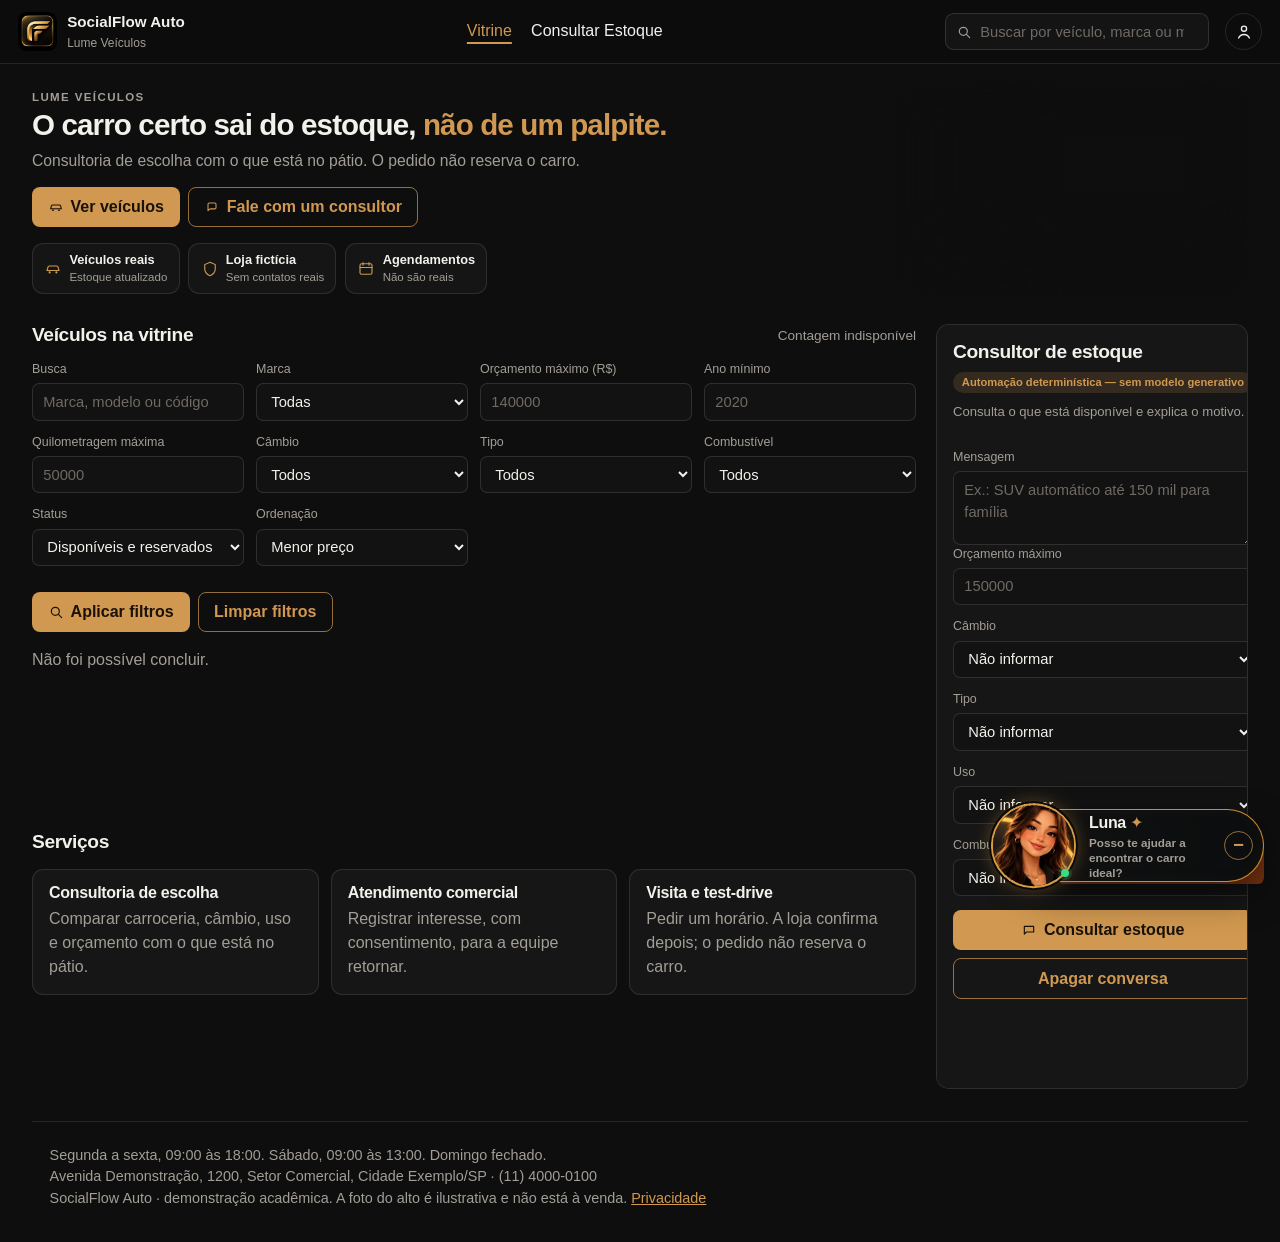
==== commit 463ac666: "Documentar o SocialFlow Auto e incluir a publicacao academica da Lume. O README descreve vitrine, Lu" ====
--- a/index.html
+++ b/index.html
@@ -53,7 +53,9 @@
       </ul>
     </div>
     <div class="hero-foto">
-      <img class="hero-carro" src="/assets/hero-renault.jpg" width="1024" height="384" tabindex="0" alt="Foto ilustrativa: Renault escuro acelerando para frente, com o farol aceso. Não é um veículo do estoque.">
+      <video class="hero-carro" width="1024" height="384" muted playsinline preload="auto" disablepictureinpicture tabindex="0" aria-label="Vídeo ilustrativo: Renault escuro acelerando para frente, com o farol aceso. Não é um veículo do estoque.">
+        <source src="/assets/hero-renault.mp4" type="video/mp4">
+      </video>
       <div class="hero-velocidade" aria-hidden="true"></div>
     </div>
   </section>
@@ -191,7 +193,7 @@
   <footer class="rodape miolo">
     <p data-loja="horario_resumo">Segunda a sexta, 09:00 às 18:00. Sábado, 09:00 às 13:00. Domingo fechado.</p>
     <p><span data-loja="endereco">Avenida Demonstração, 1200, Setor Comercial, Cidade Exemplo/SP</span> · <span data-loja="telefone">(11) 4000-0100</span></p>
-    <p>SocialFlow Auto · ambiente local de demonstração. A foto do alto é ilustrativa e não está à venda.</p>
+    <p>SocialFlow Auto · demonstração acadêmica. A foto do alto é ilustrativa e não está à venda. <a href="/privacidade">Privacidade</a></p>
   </footer>
   <dialog id="dialogo-contato" aria-labelledby="titulo-contato">
     <form id="form-contato">
@@ -293,6 +295,7 @@
   </aside>
   <script src="/js/util.js"></script>
   <script src="/js/vitrine.js"></script>
+  <script src="/js/hero-scroll.js"></script>
   <script src="/js/assistente.js"></script>
   <script src="/js/contato.js"></script>
   <script src="/js/luna.js"></script>
--- a/css/socialflow.css
+++ b/css/socialflow.css
@@ -1367,10 +1367,101 @@
   letter-spacing: -0.03em;
 }
 
-body[data-pagina="painel"] .entrada {
-  max-width: 26rem;
-  margin: 4rem auto 0;
-  padding: 0 1rem 3rem;
+.login-crm {
+  display: grid;
+  gap: 1.6rem;
+  min-height: 100vh;
+  width: 100%;
+  max-width: none;
+  margin: 0;
+  padding: 1.4rem;
+  box-sizing: border-box;
+  align-content: center;
+  justify-items: stretch;
+}
+
+.login-crm-lado,
+.login-crm-caixa {
+  width: min(100%, 26rem);
+  justify-self: center;
+}
+
+.login-crm-lado {
+  display: grid;
+  gap: 0.7rem;
+  align-content: start;
+}
+
+.login-crm-selo {
+  margin: 1.1rem 0 0;
+  color: var(--acento);
+  font-size: 0.78rem;
+  font-weight: 700;
+  letter-spacing: 0.08em;
+  text-transform: uppercase;
+}
+
+.login-crm h1 {
+  margin: 0;
+  font-size: clamp(1.7rem, 4vw, 2.4rem);
+  line-height: 1.15;
+}
+
+.login-crm-texto {
+  margin: 0;
+  color: var(--suave);
+  max-width: 22rem;
+}
+
+.login-crm-caixa {
+  display: grid;
+  gap: 0.55rem;
+  padding: 1.35rem 1.25rem 1.2rem;
+  background: #121212;
+  border: 1px solid rgb(255 255 255 / 8%);
+  border-radius: 1.15rem;
+}
+
+.login-crm-caixa h2 {
+  margin: 0;
+  font-size: 1.25rem;
+}
+
+.login-crm-caixa > p {
+  margin: 0 0 0.4rem;
+  color: var(--suave);
+  font-size: 0.92rem;
+}
+
+.login-crm-caixa .formulario {
+  display: grid;
+  gap: 0.85rem;
+}
+
+.login-crm-caixa button[type="submit"] {
+  width: 100%;
+}
+
+.login-crm-voltar {
+  margin: 0;
+  text-align: center;
+}
+
+@media (min-width: 52rem) {
+  .login-crm {
+    grid-template-columns: minmax(0, 1fr) minmax(0, 1fr);
+    align-items: center;
+    padding: 2.4rem 4vw;
+    column-gap: 3rem;
+  }
+
+  .login-crm-lado,
+  .login-crm-caixa {
+    width: min(100%, 28rem);
+  }
+
+  .login-crm-lado { justify-self: end; }
+  .login-crm-caixa { justify-self: start; }
 }
 
 .barra-usuario {
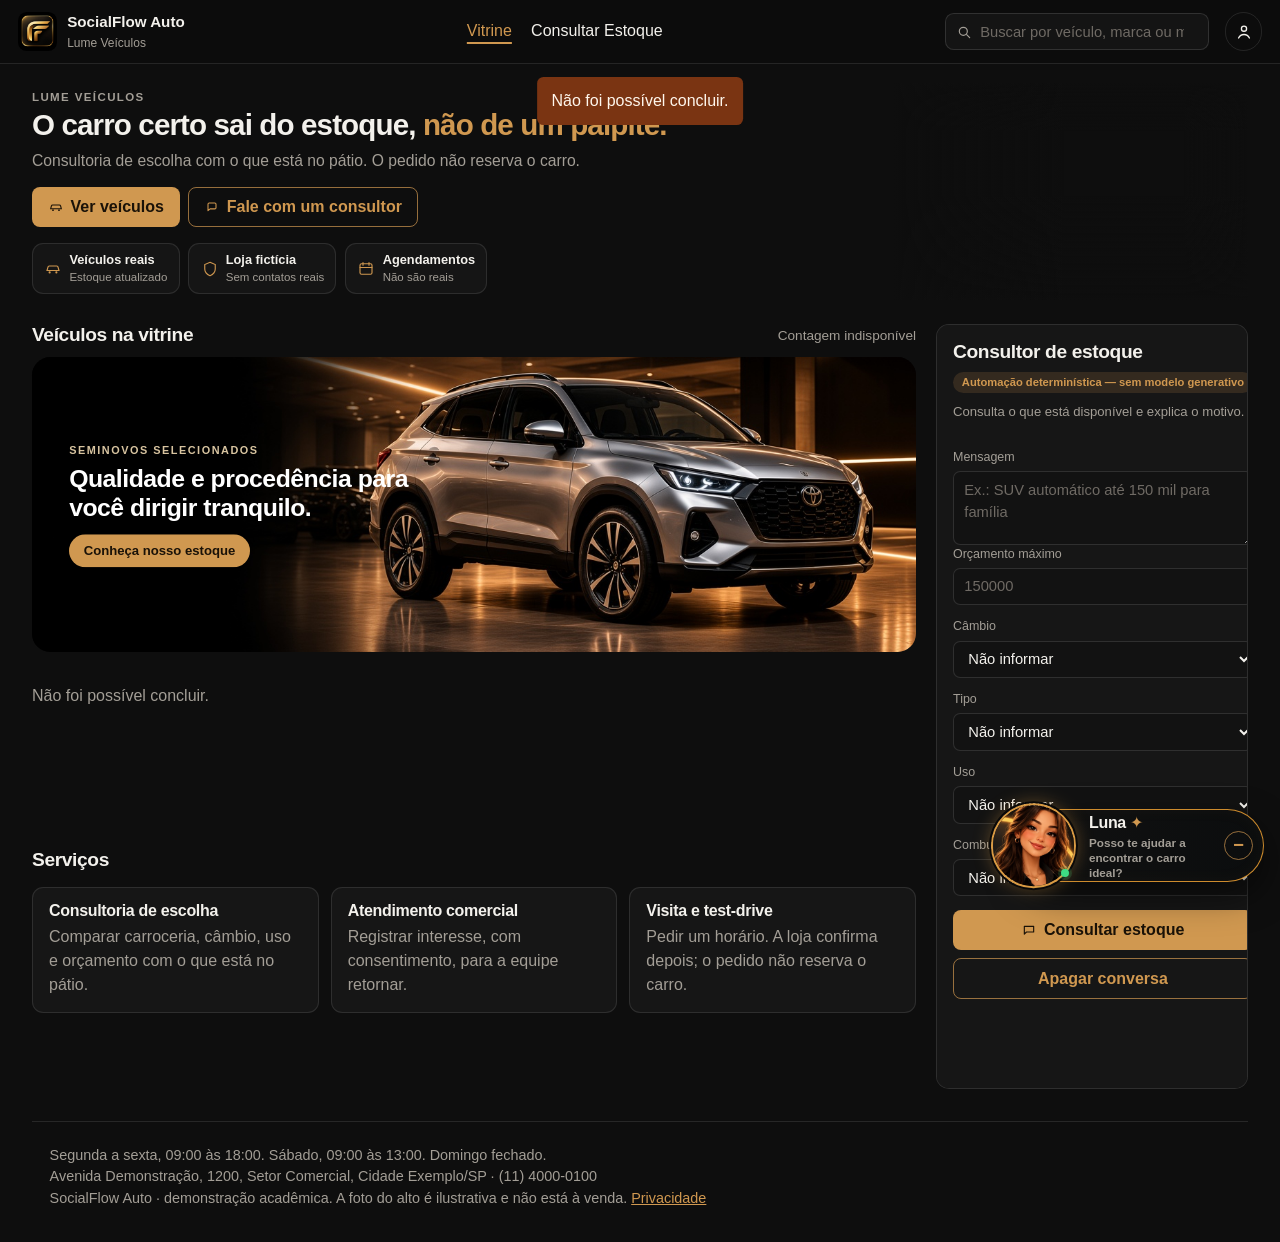
==== commit 6ade7e79: "Atualizar vitrine, Luna e CRM com o estoque e o atendimento usados na demo. Inclui carrossel, telefo" ====
--- a/index.html
+++ b/index.html
@@ -6,7 +6,7 @@
   <title>Lume Veículos · SocialFlow Auto</title>
   <meta name="description" content="Vitrine, consultoria de escolha e agendamento de visita da Lume Veículos, loja fictícia no SocialFlow Auto.">
   <link rel="icon" href="/assets/marca.jpg" type="image/jpeg">
-  <link rel="stylesheet" href="/css/socialflow.css">
+  <link rel="stylesheet" href="/css/socialflow.css?v=aviso-centro">
 </head>
 <body data-pagina="vitrine">
   <a class="pular" href="#conteudo">Ir para o conteúdo</a>
@@ -24,9 +24,15 @@
       <svg class="busca-icone" viewBox="0 0 24 24" width="16" height="16" aria-hidden="true"><circle cx="11" cy="11" r="6" fill="none" stroke="currentColor" stroke-width="1.8"/><path d="M16 16l4.5 4.5" fill="none" stroke="currentColor" stroke-width="1.8" stroke-linecap="round"/></svg>
       <input id="busca-topo" type="search" placeholder="Buscar por veículo, marca ou modelo..." autocomplete="off">
     </form>
-    <a class="conta" href="/painel" aria-label="Entrar no painel da loja">
-      <svg viewBox="0 0 24 24" width="20" height="20" aria-hidden="true"><circle cx="12" cy="8" r="3.1" fill="none" stroke="currentColor" stroke-width="1.6"/><path d="M5.5 19.2c1.3-2.8 3.5-4.2 6.5-4.2s5.2 1.4 6.5 4.2" fill="none" stroke="currentColor" stroke-width="1.6" stroke-linecap="round"/></svg>
-    </a>
+    <div class="conta-caixa">
+      <button type="button" class="conta" id="abre-conta" aria-expanded="false" aria-controls="menu-conta" aria-label="Conta e CRM">
+        <svg viewBox="0 0 24 24" width="20" height="20" aria-hidden="true"><circle cx="12" cy="8" r="3.1" fill="none" stroke="currentColor" stroke-width="1.6"/><path d="M5.5 19.2c1.3-2.8 3.5-4.2 6.5-4.2s5.2 1.4 6.5 4.2" fill="none" stroke="currentColor" stroke-width="1.6" stroke-linecap="round"/></svg>
+      </button>
+      <div class="conta-menu" id="menu-conta" hidden>
+        <a href="/painel">Entrar no CRM</a>
+        <p>Administração ou consultor, conforme o e-mail e a senha.</p>
+      </div>
+    </div>
   </header>
   <section class="hero">
     <div class="hero-texto">
@@ -69,6 +75,34 @@
           </div>
           <p id="contador-vitrine" class="contador" aria-live="polite">Encontrados 0 veículos</p>
         </div>
+        <section class="carrossel-vitrine" id="carrossel-vitrine" aria-roledescription="carrossel" aria-label="Destaques da Lume Veículos">
+          <div class="carrossel-janela" tabindex="0">
+            <article class="carrossel-slide ativo" data-carrossel-slide>
+              <img src="/assets/carrossel/lume-suv.jpg" width="1920" height="1080" alt="SUV prata no showroom da Lume Veículos.">
+              <div class="carrossel-legenda">
+                <p class="carrossel-kicker">Seminovos selecionados</p>
+                <h3>Qualidade e procedência para você dirigir tranquilo.</h3>
+                <a class="botao carrossel-cta" href="#consulta">Conheça nosso estoque</a>
+              </div>
+            </article>
+            <article class="carrossel-slide" data-carrossel-slide>
+              <img src="/assets/carrossel/lume-sedan.jpg" width="1920" height="1080" alt="Sedan preto no showroom da Lume Veículos.">
+              <div class="carrossel-legenda">
+                <p class="carrossel-kicker">Veículos revisados</p>
+                <h3>Garantia e segurança em cada detalhe.</h3>
+                <a class="botao carrossel-cta" href="#consulta">Ver veículos disponíveis</a>
+              </div>
+            </article>
+            <article class="carrossel-slide" data-carrossel-slide>
+              <img src="/assets/carrossel/lume-picape.jpg" width="1920" height="1080" alt="Picape branca no showroom da Lume Veículos.">
+              <div class="carrossel-legenda">
+                <p class="carrossel-kicker">As melhores condições</p>
+                <h3>O carro ideal para cada momento da sua vida.</h3>
+                <button type="button" class="botao carrossel-cta" data-abre-contato>Fale com um consultor</button>
+              </div>
+            </article>
+          </div>
+        </section>
         <form id="filtros" class="filtros" aria-label="Filtros do catálogo">
           <div class="grade-campos">
             <label class="campo" for="q">Busca<input id="q" name="q" type="search" placeholder="Marca, modelo ou código"></label>
@@ -204,6 +238,9 @@
       </label>
       <label class="campo" for="contato-email">E-mail
         <input id="contato-email" name="email" type="email" required autocomplete="email" maxlength="120">
+      </label>
+      <label class="campo" for="contato-telefone">Telefone
+        <input id="contato-telefone" name="telefone" type="tel" required autocomplete="tel" maxlength="20" placeholder="(11) 90000-0000">
       </label>
       <label class="campo" for="contato-mensagem">Mensagem
         <textarea id="contato-mensagem" name="mensagem" required minlength="10" maxlength="800"></textarea>
@@ -294,7 +331,7 @@
     </div>
   </aside>
   <script src="/js/util.js"></script>
-  <script src="/js/vitrine.js"></script>
+  <script src="/js/vitrine.js?v=carrossel-cta"></script>
   <script src="/js/hero-scroll.js"></script>
   <script src="/js/assistente.js"></script>
   <script src="/js/contato.js"></script>
--- a/css/socialflow.css
+++ b/css/socialflow.css
@@ -194,6 +194,46 @@
   border: 1px solid var(--linha);
   border-radius: 999px;
   text-decoration: none;
+  background: transparent;
+  cursor: pointer;
+}
+
+.conta-caixa {
+  position: relative;
+}
+
+.conta-menu {
+  position: absolute;
+  right: 0;
+  top: calc(100% + 0.45rem);
+  z-index: 8;
+  min-width: 15rem;
+  padding: 0.7rem 0.85rem;
+  background: #141414;
+  border: 1px solid var(--linha);
+  border-radius: 0.7rem;
+  box-shadow: 0 10px 30px rgba(0, 0, 0, 0.35);
+}
+
+.conta-menu a {
+  display: block;
+  color: var(--texto);
+  font-weight: 600;
+  text-decoration: none;
+}
+
+.conta-menu p {
+  margin: 0.4rem 0 0;
+  color: var(--texto-suave);
+  font-size: 0.82rem;
+}
+
+body.crm-consultor #abre-indicadores,
+body.crm-consultor #abre-config,
+body.crm-consultor #restaurar,
+body.crm-consultor #form-veiculo,
+body.crm-consultor #ir-cadastrar-veiculo {
+  display: none;
 }
 
 .hero {
@@ -596,6 +636,97 @@
 
 .filtros, .formulario { display: grid; gap: 0.75rem; }
 .filtros { margin-top: 0.85rem; padding: 0; background: transparent; }
+
+#filtros,
+#nota-filtros {
+  display: none !important;
+}
+
+body.modo-consulta #filtros {
+  display: grid !important;
+}
+
+body.modo-consulta .carrossel-vitrine { display: none; }
+
+.carrossel-vitrine {
+  position: relative;
+  margin: 0.7rem 0 1rem;
+}
+
+.carrossel-janela {
+  position: relative;
+  overflow: hidden;
+  border-radius: 0.75rem;
+  background: #070707;
+  outline: none;
+  aspect-ratio: 1024 / 341;
+}
+
+.carrossel-slide {
+  position: absolute;
+  inset: 0;
+  margin: 0;
+  display: block;
+  color: inherit;
+  opacity: 0;
+  visibility: hidden;
+  transition: opacity 0.45s ease, visibility 0.45s ease;
+}
+
+.carrossel-slide.ativo {
+  opacity: 1;
+  visibility: visible;
+  z-index: 1;
+}
+
+.carrossel-slide img {
+  width: 100%;
+  height: 100%;
+  max-width: none;
+  object-fit: cover;
+  object-position: 72% 55%;
+}
+
+.carrossel-legenda {
+  position: absolute;
+  left: 4.2%;
+  top: 50%;
+  transform: translateY(-50%);
+  z-index: 2;
+  max-width: min(22rem, 46%);
+  pointer-events: none;
+}
+
+.carrossel-kicker {
+  margin: 0 0 0.35rem;
+  color: #d8c4a0;
+  font-size: 0.68rem;
+  font-weight: 650;
+  letter-spacing: 0.14em;
+  text-transform: uppercase;
+}
+
+.carrossel-legenda h3 {
+  margin: 0 0 0.7rem;
+  color: #fff;
+  font-size: clamp(1.05rem, 2.1vw, 1.55rem);
+  font-weight: 700;
+  line-height: 1.2;
+  letter-spacing: -0.02em;
+}
+
+.carrossel-cta {
+  pointer-events: auto;
+  min-height: 2.05rem;
+  padding: 0.32rem 0.85rem;
+  border-radius: 999px;
+  font-size: 0.82rem;
+}
+
+@media (max-width: 40rem) {
+  .carrossel-legenda { max-width: 72%; }
+  .carrossel-slide img { object-position: 80% 50%; }
+}
 .grade-campos { grid-template-columns: 1fr; }
 
 .campo, .mes {
@@ -729,10 +860,13 @@
 
 .aviso {
   position: fixed;
-  right: 1rem;
-  bottom: 1rem;
-  z-index: 6;
-  max-width: min(24rem, calc(100% - 2rem));
+  left: 50%;
+  right: auto;
+  top: 4.8rem;
+  bottom: auto;
+  z-index: 80;
+  max-width: min(26rem, calc(100% - 2rem));
+  transform: translateX(-50%);
 }
 .aviso:empty { display: none; }
 .aviso.ok, .aviso.erro { padding: 0.75rem 0.9rem; border-radius: 0.4rem; }
@@ -851,6 +985,7 @@
   .grade-vitrine { grid-template-columns: 1fr 1fr 1fr; }
   .grade-indicadores { grid-template-columns: repeat(4, 1fr); }
   .filtros .grade-campos { grid-template-columns: repeat(4, minmax(0, 1fr)); }
+  .carrossel-janela { border-radius: 1.15rem; }
   main.miolo {
     display: grid;
     grid-template-columns: minmax(0, 1fr) 19.5rem;
